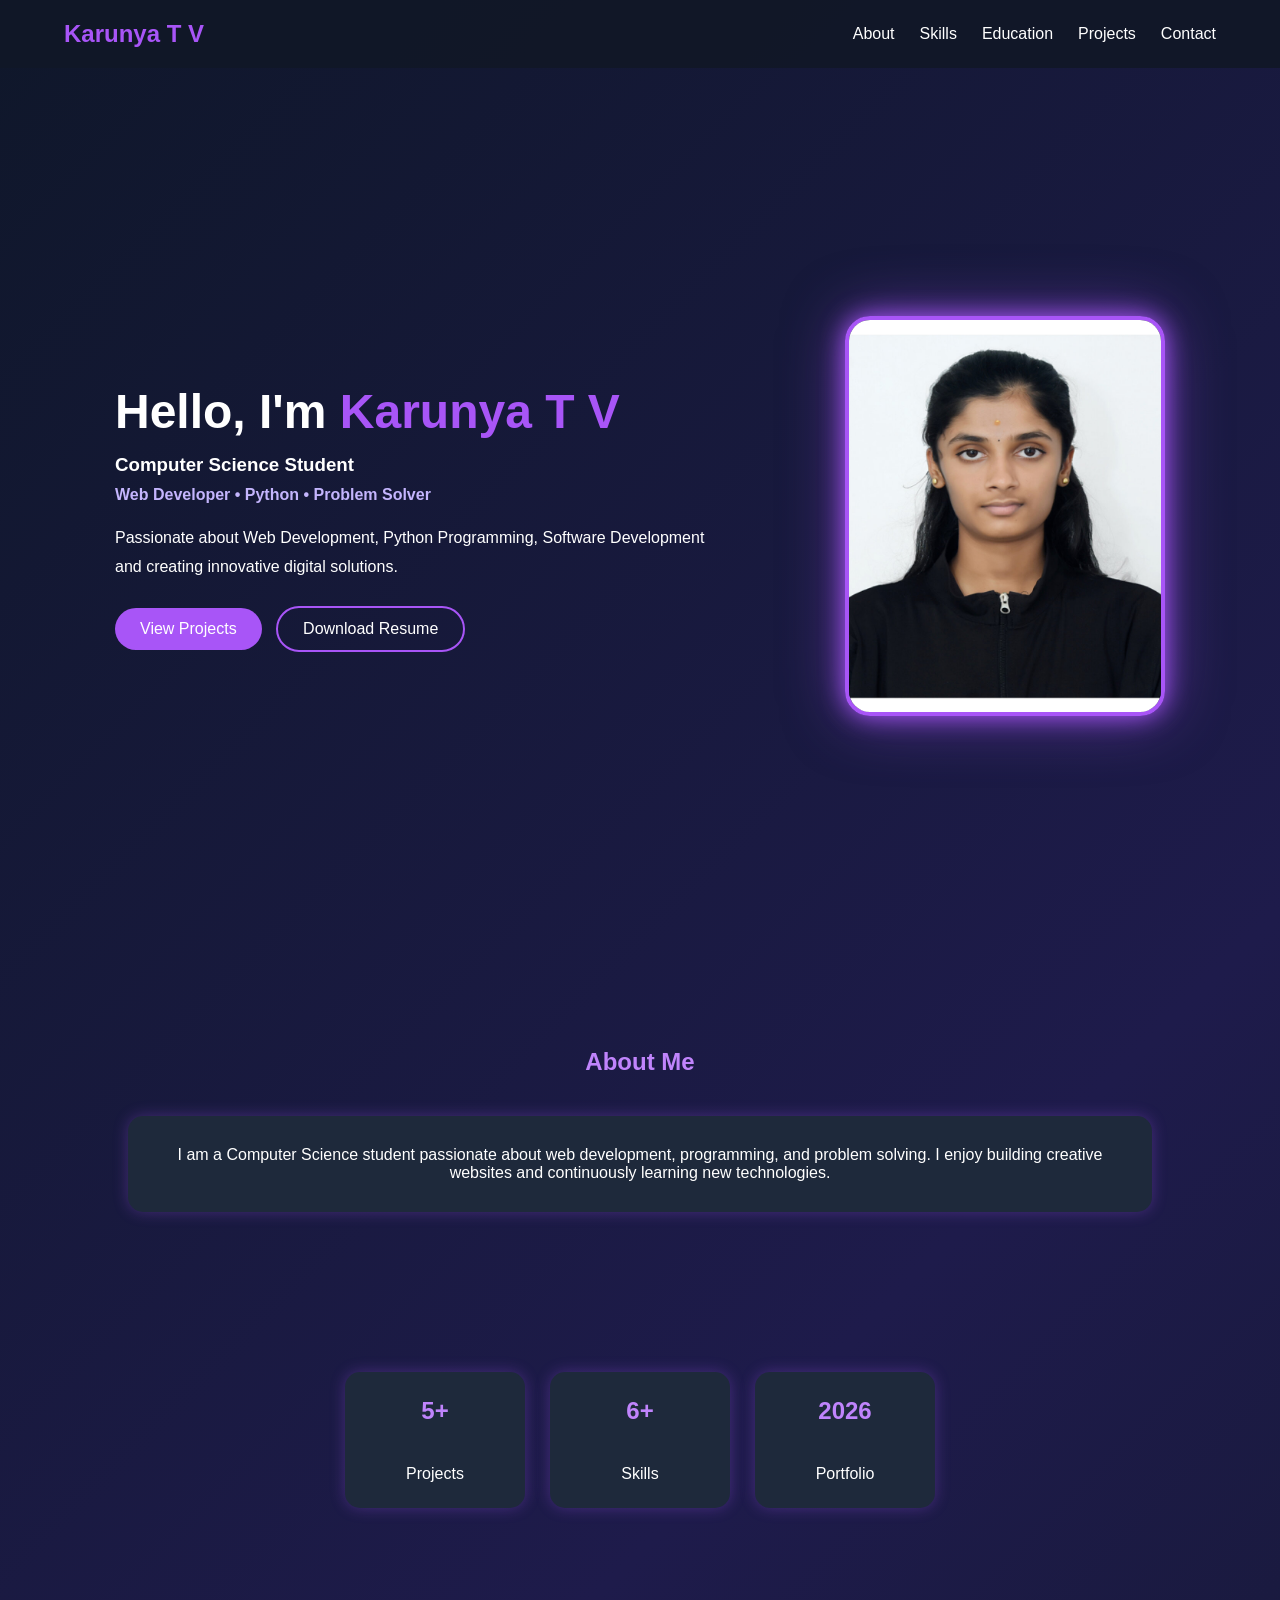
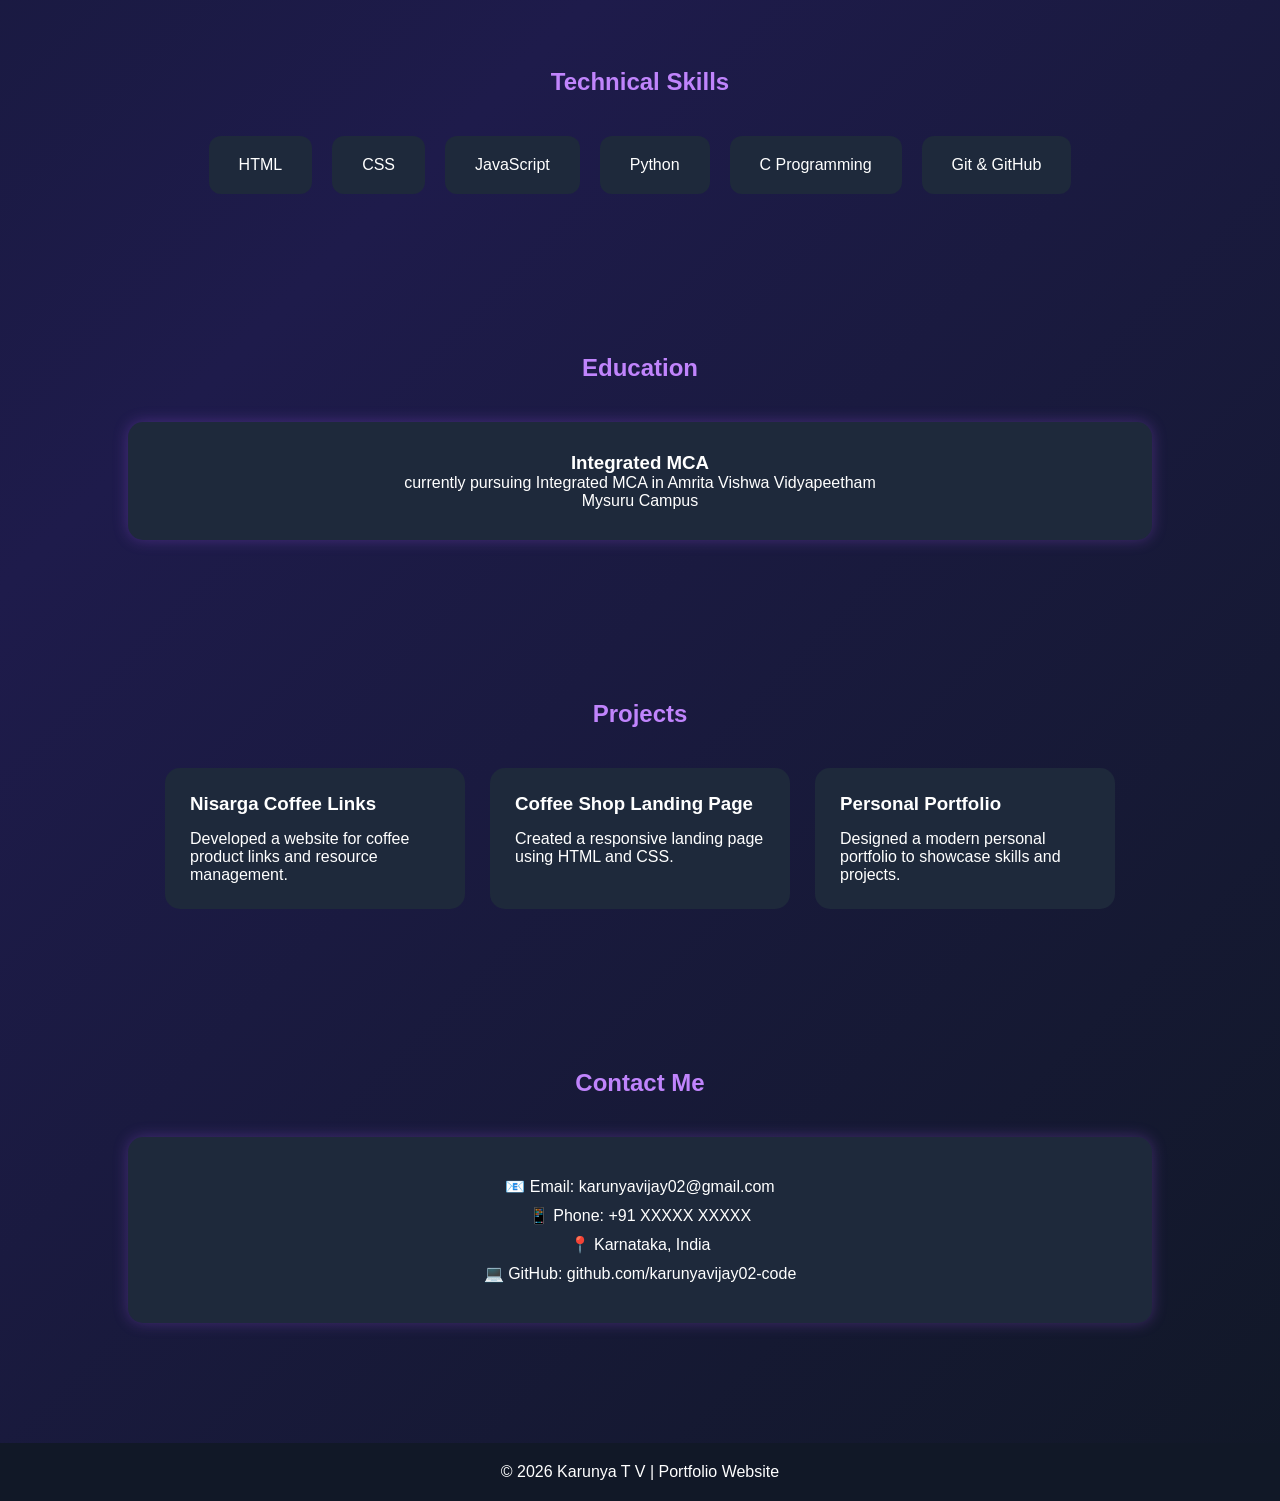
==== karunyaTV_task2-portfolio/index.html @ a6ee9857 "Added Task 2 Portfolio Website" ====
<!DOCTYPE html>
<html lang="en">
<head>
<meta charset="UTF-8">
<meta name="viewport" content="width=device-width, initial-scale=1.0">
<title>Karunya T V | Portfolio</title>
<link rel="stylesheet" href="style.css">
</head>

<body>

<header>
<nav>
    <h2 class="logo">Karunya T V</h2>

    <ul>
        <li><a href="#about">About</a></li>
        <li><a href="#skills">Skills</a></li>
        <li><a href="#education">Education</a></li>
        <li><a href="#projects">Projects</a></li>
        <li><a href="#contact">Contact</a></li>
    </ul>
</nav>
</header>

<!-- Hero Section -->

<section class="hero">

<div class="hero-text">

<h1>Hello, I'm <span>Karunya T V</span></h1>

<h3>Computer Science Student</h3>

<div class="tagline">
Web Developer • Python  • Problem Solver
</div>

<p>
Passionate about Web Development, Python Programming,
Software Development and creating innovative digital solutions.
</p>

<div class="buttons">
<a href="#projects" class="btn">View Projects</a>
<a href="#" class="btn btn2">Download Resume</a>
</div>

</div>

<div class="hero-image">
<img src="profile.jpg" alt="Karunya T V">
</div>

</section>

<!-- About -->

<section id="about">

<h2>About Me</h2>

<div class="card">

<p>
I am a Computer Science student passionate about
web development, programming, and problem solving.
I enjoy building creative websites and continuously learning
new technologies.
</p>

</div>

</section>

<!-- Statistics -->

<section class="stats">

<div class="stat-card">
<h2>5+</h2>
<p>Projects</p>
</div>

<div class="stat-card">
<h2>6+</h2>
<p>Skills</p>
</div>

<div class="stat-card">
<h2>2026</h2>
<p>Portfolio</p>
</div>

</section>

<!-- Skills -->

<section id="skills">

<h2>Technical Skills</h2>

<div class="skills-container">

<div class="skill-card">HTML</div>
<div class="skill-card">CSS</div>
<div class="skill-card">JavaScript</div>
<div class="skill-card">Python</div>
<div class="skill-card">C Programming</div>
<div class="skill-card">Git & GitHub</div>

</div>

</section>

<!-- Education -->

<section id="education">

<h2>Education</h2>

<div class="card">

<h3>Integrated MCA</h3>

<p>
currently pursuing Integrated MCA in Amrita Vishwa Vidyapeetham<br>Mysuru Campus
</p>

</div>

</section>

<!-- Projects -->

<section id="projects">

<h2>Projects</h2>

<div class="project-container">

<div class="project-card">
<h3>Nisarga Coffee Links</h3>
<p>
Developed a website for coffee product links
and resource management.
</p>
</div>

<div class="project-card">
<h3>Coffee Shop Landing Page</h3>
<p>
Created a responsive landing page using
HTML and CSS.
</p>
</div>

<div class="project-card">
<h3>Personal Portfolio</h3>
<p>
Designed a modern personal portfolio
to showcase skills and projects.
</p>
</div>

</div>

</section>

<!-- Contact -->

<section id="contact">

<h2>Contact Me</h2>

<div class="contact-card">

<p>📧 Email: karunyavijay02@gmail.com</p>

<p>📱 Phone: +91 XXXXX XXXXX</p>

<p>📍 Karnataka, India</p>

<p>💻 GitHub: github.com/karunyavijay02-code</p>

</div>

</section>

<footer>

<p>
© 2026 Karunya T V | Portfolio Website
</p>

</footer>

</body>
</html>
---- karunyaTV_task2-portfolio/style.css ----
*{
margin:0;
padding:0;
box-sizing:border-box;
font-family:'Segoe UI',sans-serif;
}

html{
scroll-behavior:smooth;
}

body{
background:linear-gradient(
135deg,
#0f172a,
#1e1b4b,
#111827
);
color:white;
}

/* Navbar */

header{
background:rgba(17,24,39,0.95);
position:sticky;
top:0;
z-index:100;
}

nav{
width:90%;
margin:auto;
display:flex;
justify-content:space-between;
align-items:center;
padding:20px 0;
}

.logo{
color:#a855f7;
}

nav ul{
display:flex;
list-style:none;
}

nav ul li{
margin-left:25px;
}

nav ul li a{
text-decoration:none;
color:white;
transition:0.3s;
}

nav ul li a:hover{
color:#a855f7;
}

/* Hero */

.hero{
min-height:100vh;
display:flex;
justify-content:space-around;
align-items:center;
padding:50px;
flex-wrap:wrap;
}

.hero-text{
max-width:600px;
}

.hero-text h1{
font-size:3rem;
margin-bottom:15px;
}

.hero-text span{
color:#a855f7;
}

.hero-text h3{
margin-bottom:10px;
}

.tagline{
margin-bottom:20px;
color:#c4b5fd;
font-weight:600;
}

.hero-text p{
line-height:1.8;
margin-bottom:25px;
}

.hero-image img{
width:320px;
height:400px;
object-fit:cover;
border-radius:25px;
border:4px solid #a855f7;

box-shadow:
0 0 25px #a855f7,
0 0 60px rgba(168,85,247,0.5);

transition:0.4s;
}

.hero-image img:hover{
transform:scale(1.03);
}

/* Buttons */

.btn{
display:inline-block;
padding:12px 25px;
background:#a855f7;
color:white;
text-decoration:none;
border-radius:30px;
margin-right:10px;
transition:0.3s;
}

.btn:hover{
transform:translateY(-3px);
}

.btn2{
background:transparent;
border:2px solid #a855f7;
}

/* Sections */

section{
padding:80px 10%;
}

section h2{
text-align:center;
margin-bottom:40px;
color:#c084fc;
}

/* Cards */

.card,
.contact-card{
background:#1e293b;
padding:30px;
border-radius:15px;
text-align:center;
box-shadow:0 0 15px rgba(168,85,247,0.3);
}

/* Stats */

.stats{
display:flex;
justify-content:center;
gap:25px;
flex-wrap:wrap;
}

.stat-card{
background:#1e293b;
padding:25px;
width:180px;
text-align:center;
border-radius:15px;
box-shadow:0 0 15px rgba(168,85,247,0.3);
}

.stat-card h2{
color:#c084fc;
}

/* Skills */

.skills-container{
display:flex;
justify-content:center;
gap:20px;
flex-wrap:wrap;
}

.skill-card{
background:#1e293b;
padding:20px 30px;
border-radius:12px;
transition:0.3s;
}

.skill-card:hover{
transform:translateY(-10px);
box-shadow:0 0 20px #a855f7;
}

/* Projects */

.project-container{
display:flex;
justify-content:center;
gap:25px;
flex-wrap:wrap;
}

.project-card{
background:#1e293b;
width:300px;
padding:25px;
border-radius:15px;
transition:0.3s;
}

.project-card:hover{
transform:translateY(-10px);
box-shadow:0 0 20px #a855f7;
}

.project-card h3{
margin-bottom:15px;
}

/* Contact */

.contact-card p{
margin:10px 0;
}

/* Footer */

footer{
background:#111827;
text-align:center;
padding:20px;
margin-top:40px;
}

/* Mobile */

@media(max-width:768px){

nav{
flex-direction:column;
}

nav ul{
margin-top:15px;
flex-wrap:wrap;
justify-content:center;
}

.hero{
text-align:center;
}

.hero-text h1{
font-size:2.2rem;
}

.hero-image img{
margin-top:30px;
width:250px;
height:320px;
}
}
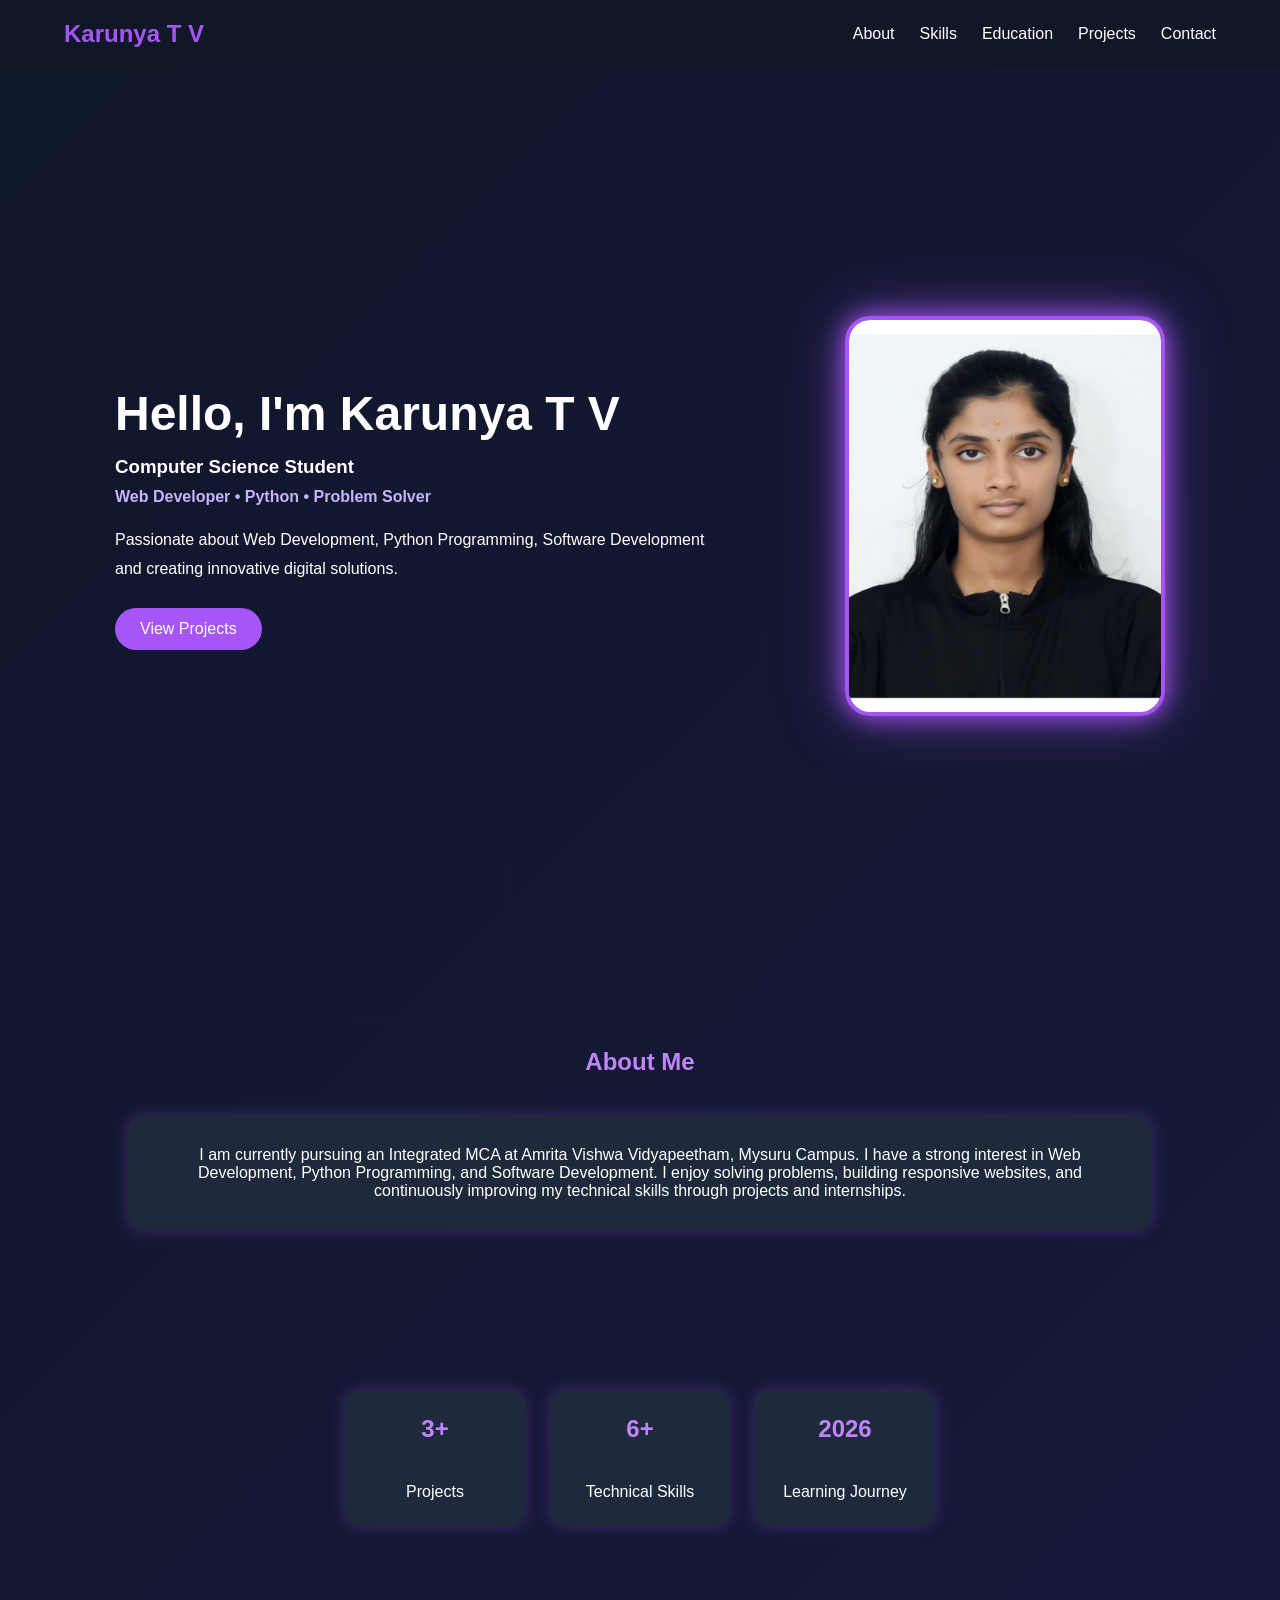
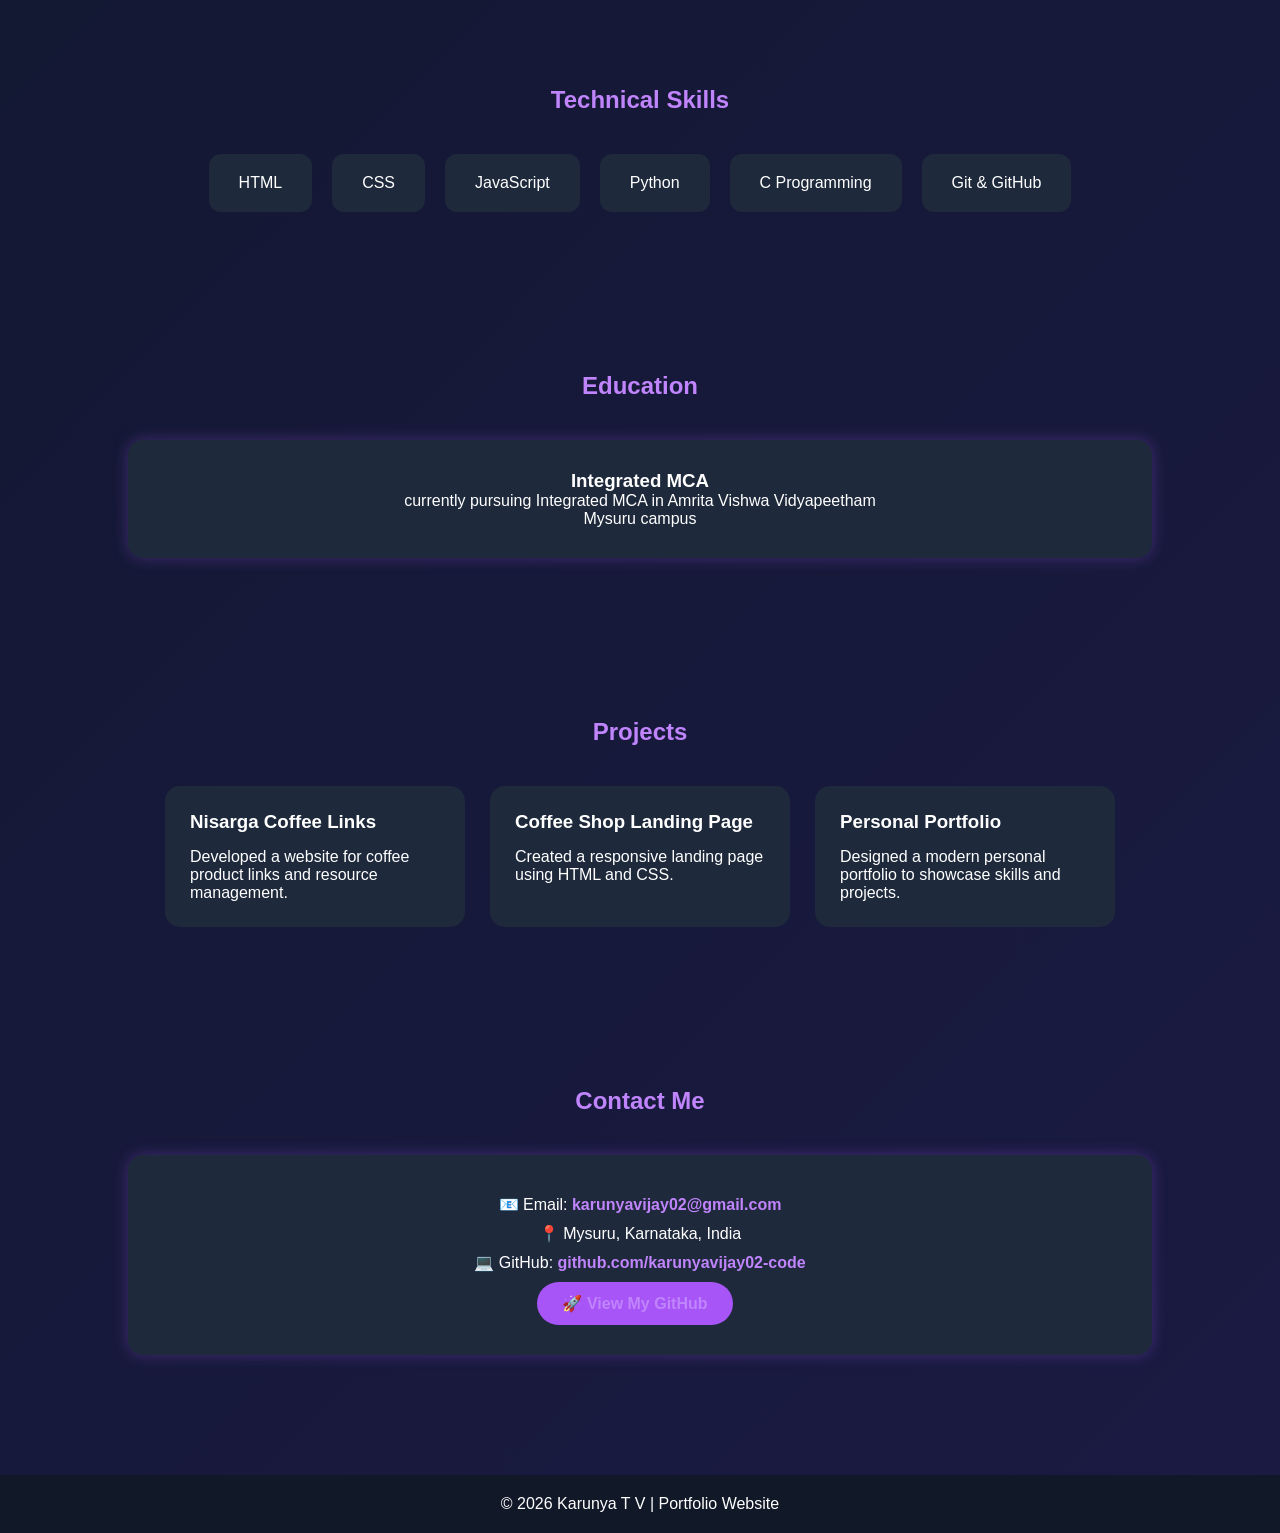
==== commit 56c1b9f7: "Updated portfolio contact section with clickable links" ====
--- a/karunyaTV_task2-portfolio/index.html
+++ b/karunyaTV_task2-portfolio/index.html
@@ -29,7 +29,7 @@
 
 <div class="hero-text">
 
-<h1>Hello, I'm <span>Karunya T V</span></h1>
+<h1>Hello, I'm Karunya T V</h1>
 
 <h3>Computer Science Student</h3>
 
@@ -44,7 +44,7 @@
 
 <div class="buttons">
 <a href="#projects" class="btn">View Projects</a>
-<a href="#" class="btn btn2">Download Resume</a>
+
 </div>
 
 </div>
@@ -64,10 +64,16 @@
 <div class="card">
 
 <p>
-I am a Computer Science student passionate about
-web development, programming, and problem solving.
-I enjoy building creative websites and continuously learning
-new technologies.
+<p>
+I am currently pursuing an Integrated MCA at
+Amrita Vishwa Vidyapeetham, Mysuru Campus.
+I have a strong interest in Web Development,
+Python Programming, and Software Development.
+
+I enjoy solving problems, building responsive websites,
+and continuously improving my technical skills through
+projects and internships.
+</p>
 </p>
 
 </div>
@@ -79,18 +85,18 @@
 <section class="stats">
 
 <div class="stat-card">
-<h2>5+</h2>
+<h2>3+</h2>
 <p>Projects</p>
 </div>
 
 <div class="stat-card">
 <h2>6+</h2>
-<p>Skills</p>
+<p>Technical Skills</p>
 </div>
 
 <div class="stat-card">
 <h2>2026</h2>
-<p>Portfolio</p>
+<p>Learning Journey</p>
 </div>
 
 </section>
@@ -125,7 +131,7 @@
 <h3>Integrated MCA</h3>
 
 <p>
-currently pursuing Integrated MCA in Amrita Vishwa Vidyapeetham<br>Mysuru Campus
+currently pursuing Integrated MCA in Amrita Vishwa Vidyapeetham<br>Mysuru campus
 </p>
 
 </div>
@@ -176,15 +182,33 @@
 
 <div class="contact-card">
 
-<p>📧 Email: karunyavijay02@gmail.com</p>
-
-<p>📱 Phone: +91 XXXXX XXXXX</p>
-
-<p>📍 Karnataka, India</p>
-
-<p>💻 GitHub: github.com/karunyavijay02-code</p>
-
-</div>
+<p>
+📧 Email:
+<a href="mailto:karunyavijay02@gmail.com">
+karunyavijay02@gmail.com
+</a>
+</p>
+
+<p>
+📍 Mysuru, Karnataka, India
+</p>
+
+<p>
+💻 GitHub:
+<a href="https://github.com/karunyavijay02-code" target="_blank">
+github.com/karunyavijay02-code
+</a>
+</p>
+
+<a href="https://github.com/karunyavijay02-code"
+target="_blank"
+class="btn">
+🚀 View My GitHub
+</a>
+
+</div>
+
+</section>
 
 </section>
 
--- a/karunyaTV_task2-portfolio/style.css
+++ b/karunyaTV_task2-portfolio/style.css
@@ -273,4 +273,133 @@
 width:250px;
 height:320px;
 }
+}
+/* Floating Profile Image */
+
+.hero-image img{
+animation:float 4s ease-in-out infinite;
+}
+
+@keyframes float{
+0%{
+transform:translateY(0);
+}
+50%{
+transform:translateY(-15px);
+}
+100%{
+transform:translateY(0);
+}
+}
+
+/* Animated Background */
+
+body{
+background:linear-gradient(
+135deg,
+#0f172a,
+#1e1b4b,
+#111827,
+#312e81
+);
+
+background-size:400% 400%;
+animation:bgmove 12s ease infinite;
+}
+
+@keyframes bgmove{
+0%{
+background-position:0% 50%;
+}
+50%{
+background-position:100% 50%;
+}
+100%{
+background-position:0% 50%;
+}
+}
+
+/* Glowing Name */
+
+.hero-text span{
+color:#a855f7;
+
+text-shadow:
+0 0 10px #a855f7,
+0 0 20px #a855f7,
+0 0 40px #a855f7;
+}
+
+/* Contact Links */
+
+.contact-card a{
+color:#c084fc;
+text-decoration:none;
+font-weight:600;
+}
+
+.contact-card a:hover{
+color:white;
+text-decoration:underline;
+}
+
+/* Better Project Hover */
+
+.project-card:hover{
+transform:
+translateY(-10px)
+scale(1.03);
+
+box-shadow:
+0 0 25px #a855f7;
+}
+
+/* Better Skill Hover */
+
+.skill-card:hover{
+transform:
+translateY(-10px)
+scale(1.05);
+
+box-shadow:
+0 0 25px #a855f7;
+}
+
+/* Fade-in Animation */
+
+section{
+animation:fadeInUp 1s ease;
+}
+
+@keyframes fadeInUp{
+from{
+opacity:0;
+transform:translateY(30px);
+}
+to{
+opacity:1;
+transform:translateY(0);
+}
+}
+
+/* Button Glow */
+
+.btn:hover{
+transform:
+translateY(-3px)
+scale(1.05);
+
+box-shadow:
+0 0 20px #a855f7;
+}
+
+/* Statistics Hover */
+
+.stat-card{
+transition:0.4s;
+}
+
+.stat-card:hover{
+transform:translateY(-10px);
+box-shadow:0 0 25px #a855f7;
 }
